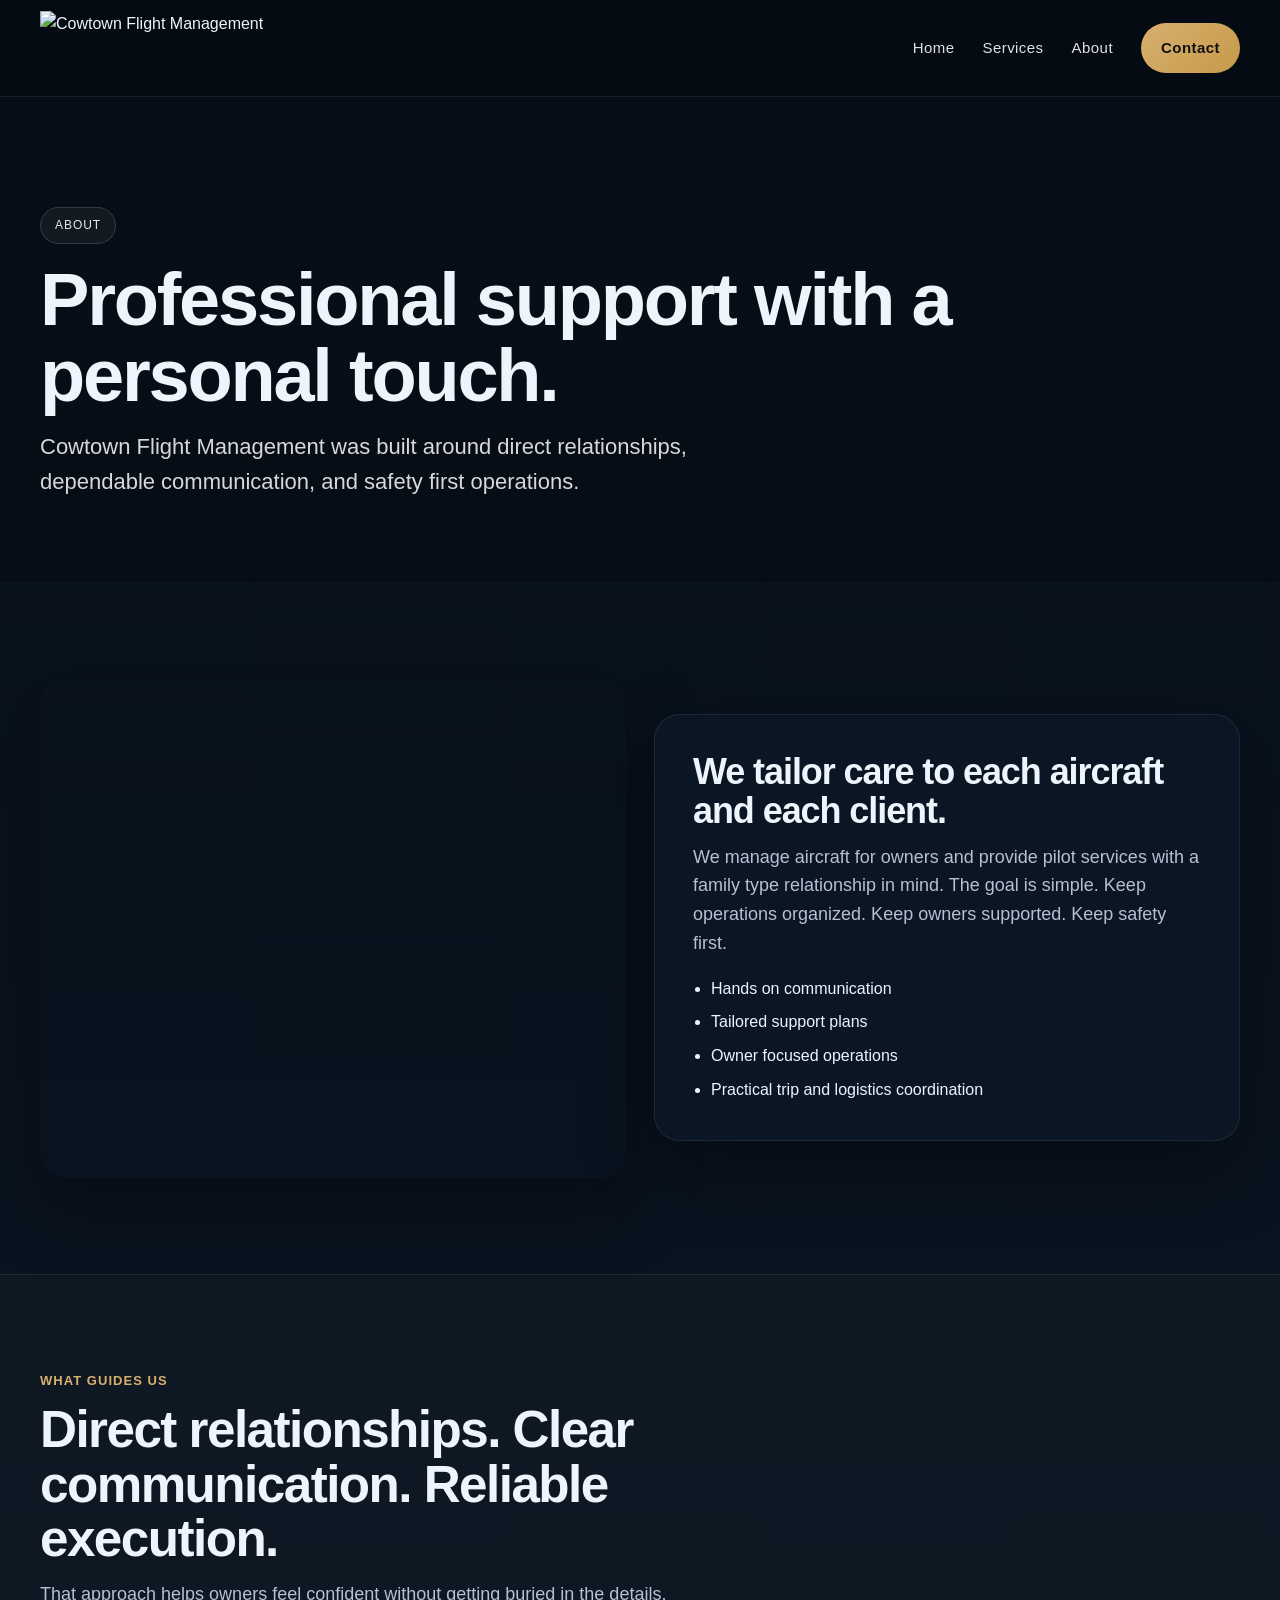
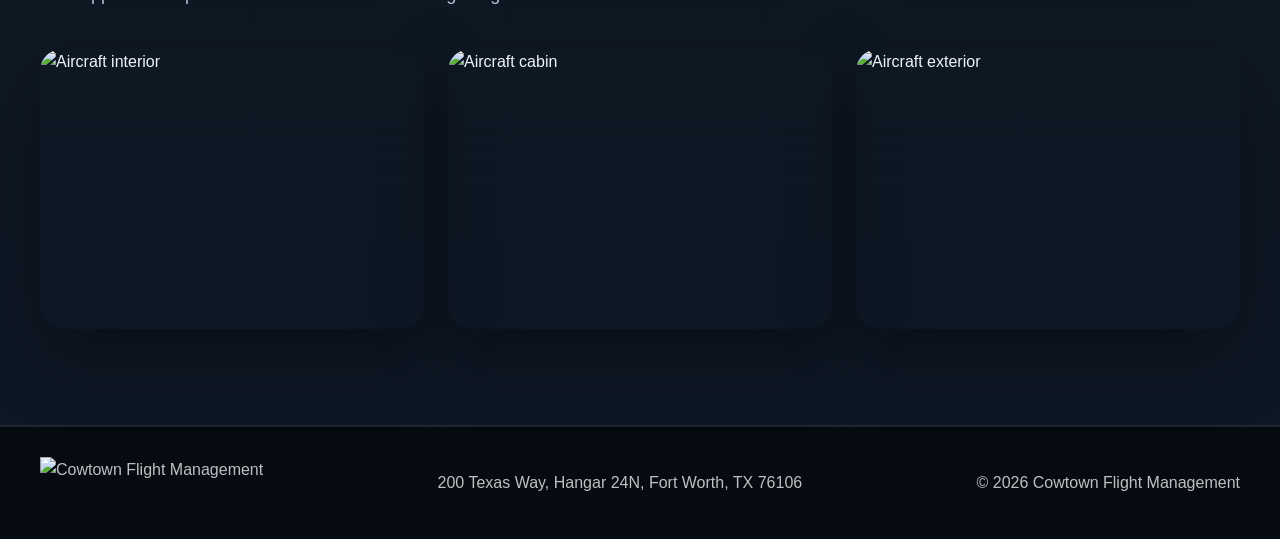
==== about.html @ ceaa1bf1 "Add files via upload" ====
<!DOCTYPE html>
<html lang="en">
<head>
  <meta charset="UTF-8">
  <meta name="viewport" content="width=device-width, initial-scale=1.0">
  <title>About | Cowtown Flight Management</title>
  <meta name="description" content="About Cowtown Flight Management.">
  <link rel="icon" href="favicon.png">
  <link rel="stylesheet" href="styles.css">
</head>
<body>
<header class="site-header">
  <div class="container nav">
    <a class="brand" href="index.html"><img src="images/logo-white.png" alt="Cowtown Flight Management"></a>
    <button class="menu-btn" id="menuBtn" aria-label="Open navigation">☰</button>
    <nav class="nav-links" id="navLinks">
      <a href="index.html">Home</a>
      <a href="services.html">Services</a>
      <a href="about.html">About</a>
      <a href="contact.html" class="nav-cta">Contact</a>
    </nav>
  </div>
</header>
<main>
  <section class="page-hero about-bg">
    <div class="container">
      <div class="kicker">About</div>
      <h1>Professional support with a personal touch.</h1>
      <p>Cowtown Flight Management was built around direct relationships, dependable communication, and safety first operations.</p>
    </div>
  </section>

  <section>
    <div class="container split">
      <div class="photo-panel" style="background-image:url('images/about-hero.jpg')"></div>
      <div class="text-panel">
        <h3>We tailor care to each aircraft and each client.</h3>
        <p>We manage aircraft for owners and provide pilot services with a family type relationship in mind. The goal is simple. Keep operations organized. Keep owners supported. Keep safety first.</p>
        <ul>
          <li>Hands on communication</li>
          <li>Tailored support plans</li>
          <li>Owner focused operations</li>
          <li>Practical trip and logistics coordination</li>
        </ul>
      </div>
    </div>
  </section>

  <section class="band">
    <div class="container">
      <div class="section-head">
        <div class="eyebrow">What Guides Us</div>
        <h2>Direct relationships. Clear communication. Reliable execution.</h2>
        <p>That approach helps owners feel confident without getting buried in the details.</p>
      </div>
      <div class="image-grid">
        <img src="images/gallery-1.jpg" alt="Aircraft interior">
        <img src="images/gallery-2.jpg" alt="Aircraft cabin">
        <img src="images/gallery-3.jpg" alt="Aircraft exterior">
      </div>
    </div>
  </section>
</main>
<footer class="footer">
  <div class="container footer-row">
    <img src="images/logo-white.png" alt="Cowtown Flight Management">
    <div>200 Texas Way, Hangar 24N, Fort Worth, TX 76106</div>
    <div>© 2026 Cowtown Flight Management</div>
  </div>
</footer>
<script src="script.js"></script>
</body></html>
---- styles.css ----
:root {
  --bg: #08111d;
  --surface: #0d1726;
  --surface-2: #122033;
  --line: rgba(255,255,255,0.08);
  --line-strong: rgba(255,255,255,0.14);
  --text: #eef4fb;
  --muted: #b4c1d1;
  --gold: #c79a4a;
  --gold-soft: #d7b06e;
  --blue: #1170df;
  --white: #ffffff;
  --max: 1200px;
  --radius: 24px;
  --shadow: 0 28px 70px rgba(0,0,0,0.35);
}
* { box-sizing: border-box; }
html { scroll-behavior: smooth; }
body {
  margin: 0;
  font-family: Arial, Helvetica, sans-serif;
  background: linear-gradient(180deg, #07101a 0%, #0b1522 100%);
  color: var(--text);
  line-height: 1.6;
}
a { color: inherit; text-decoration: none; }
img { max-width: 100%; display: block; }
.container { width: min(100% - 40px, var(--max)); margin: 0 auto; }
.site-header {
  position: sticky;
  top: 0;
  z-index: 50;
  background: rgba(6, 11, 18, 0.88);
  backdrop-filter: blur(14px);
  border-bottom: 1px solid var(--line);
}
.nav {
  min-height: 96px;
  display: flex;
  align-items: center;
  justify-content: space-between;
  gap: 20px;
}
.brand img {
  height: 74px;
  width: auto;
}
.nav-links {
  display: flex;
  align-items: center;
  gap: 28px;
  color: rgba(255,255,255,0.88);
  font-size: 15px;
  letter-spacing: 0.03em;
}
.nav-links a:hover { color: #fff; }
.nav-cta {
  padding: 13px 20px;
  border-radius: 999px;
  background: linear-gradient(135deg, var(--gold-soft), var(--gold));
  color: #111;
  font-weight: 700;
}
.menu-btn {
  display: none;
  font-size: 28px;
  color: #fff;
  background: transparent;
  border: 0;
}
.hero {
  min-height: 86vh;
  display: flex;
  align-items: center;
  background:
    linear-gradient(rgba(4,9,16,0.58), rgba(4,9,16,0.80)),
    url('images/home-hero.jpg') center/cover no-repeat;
}
.hero-inner {
  display: grid;
  grid-template-columns: 1.15fr 0.85fr;
  gap: 34px;
  align-items: end;
  padding: 86px 0;
}
.kicker {
  display: inline-block;
  padding: 8px 14px;
  border-radius: 999px;
  border: 1px solid rgba(255,255,255,0.14);
  background: rgba(255,255,255,0.05);
  color: rgba(255,255,255,0.9);
  font-size: 12px;
  text-transform: uppercase;
  letter-spacing: 0.08em;
  margin-bottom: 18px;
}
h1, h2, h3 { letter-spacing: -0.03em; }
.hero h1, .page-hero h1 {
  margin: 0 0 16px;
  font-size: clamp(42px, 6vw, 74px);
  line-height: 1.02;
}
.hero p, .page-hero p {
  margin: 0;
  max-width: 720px;
  font-size: clamp(18px, 2vw, 22px);
  color: rgba(255,255,255,0.84);
}
.hero-actions {
  margin-top: 28px;
  display: flex;
  gap: 14px;
  flex-wrap: wrap;
}
.btn {
  display: inline-flex;
  align-items: center;
  justify-content: center;
  min-height: 52px;
  padding: 0 22px;
  border-radius: 999px;
  font-weight: 700;
}
.btn-primary { background: linear-gradient(135deg, var(--gold-soft), var(--gold)); color: #111; }
.btn-secondary { background: rgba(255,255,255,0.08); border: 1px solid var(--line-strong); color: #fff; }
.hero-card, .card, .text-panel, .contact-card, .form-card, .info-box, .thank-you-card {
  background: rgba(13,23,38,0.92);
  border: 1px solid var(--line);
  box-shadow: var(--shadow);
}
.hero-card {
  padding: 30px;
  border-radius: 24px;
}
.hero-card h3 { margin: 0 0 14px; font-size: 20px; }
.hero-card p { margin: 0 0 12px; color: var(--muted); }
.hero-card ul, .card ul, .text-panel ul { margin: 0; padding-left: 18px; }
section { padding: 96px 0; }
.section-head { max-width: 800px; margin-bottom: 40px; }
.section-head .eyebrow {
  color: var(--gold-soft);
  text-transform: uppercase;
  font-size: 13px;
  letter-spacing: 0.08em;
  font-weight: 700;
  margin-bottom: 12px;
}
.section-head h2 {
  margin: 0 0 14px;
  font-size: clamp(32px, 4vw, 52px);
  line-height: 1.06;
}
.section-head p { margin: 0; color: var(--muted); font-size: 18px; }
.cards-2, .contact-grid, .image-grid, .info-grid { display: grid; gap: 24px; }
.cards-2 { grid-template-columns: repeat(2, 1fr); }
.card {
  overflow: hidden;
  border-radius: var(--radius);
}
.card-body { padding: 30px; }
.card h3 { margin: 0 0 12px; font-size: 30px; }
.card p { margin: 0 0 18px; color: var(--muted); }
.card li + li, .hero-card li + li, .text-panel li + li { margin-top: 8px; }
.service-media {
  height: 290px;
  background-size: cover;
  background-position: center;
}
.band {
  background: linear-gradient(180deg, rgba(255,255,255,0.02), rgba(255,255,255,0.01));
  border-top: 1px solid var(--line);
  border-bottom: 1px solid var(--line);
}
.split {
  display: grid;
  grid-template-columns: 1fr 1fr;
  gap: 28px;
  align-items: center;
}
.photo-panel {
  min-height: 500px;
  border-radius: 26px;
  background-size: cover;
  background-position: center;
  box-shadow: var(--shadow);
  overflow: hidden;
}
.text-panel {
  padding: 38px;
  border-radius: 26px;
}
.text-panel h3 { margin: 0 0 12px; font-size: 36px; line-height: 1.08; }
.text-panel p { margin: 0 0 18px; color: var(--muted); font-size: 18px; }
.info-strip {
  background: linear-gradient(135deg, rgba(16,28,43,0.98), rgba(10,19,31,0.98));
}
.info-grid { grid-template-columns: repeat(3, 1fr); }
.info-box {
  padding: 30px;
  border-radius: 22px;
}
.info-box h3 { margin: 0 0 10px; font-size: 24px; }
.info-box p { margin: 0; color: var(--muted); }
.page-hero {
  position: relative;
  padding: 110px 0 82px;
  background:
    linear-gradient(rgba(6,12,20,0.62), rgba(6,12,20,0.80)),
    url('images/services-hero.jpg') center/cover no-repeat;
}
.page-hero.about-bg {
  background:
    linear-gradient(rgba(6,12,20,0.60), rgba(6,12,20,0.82)),
    url('images/about-hero.jpg') center/cover no-repeat;
}
.page-hero.contact-bg {
  background:
    linear-gradient(rgba(6,12,20,0.62), rgba(6,12,20,0.82)),
    url('images/contact-hero.jpg') center/cover no-repeat;
}
.image-grid { grid-template-columns: repeat(3, 1fr); }
.image-grid img {
  width: 100%;
  height: 280px;
  object-fit: cover;
  border-radius: 22px;
  box-shadow: var(--shadow);
}
.contact-grid { grid-template-columns: 0.92fr 1.08fr; }
.contact-card, .form-card {
  border-radius: 26px;
  overflow: hidden;
}
.contact-card {
  min-height: 560px;
  padding: 34px;
  display: flex;
  flex-direction: column;
  justify-content: end;
  background:
    linear-gradient(rgba(6,12,20,0.52), rgba(6,12,20,0.82)),
    url('images/contact-hero.jpg') center/cover no-repeat;
}
.contact-card h3 { margin: 0 0 18px; font-size: 36px; line-height: 1.08; }
.contact-list { display: grid; gap: 14px; }
.contact-item {
  padding: 16px 18px;
  border-radius: 16px;
  background: rgba(255,255,255,0.06);
  border: 1px solid rgba(255,255,255,0.12);
}
.contact-item strong {
  display: block;
  margin-bottom: 6px;
  text-transform: uppercase;
  letter-spacing: 0.08em;
  font-size: 13px;
}
.form-card { padding: 32px; }
.form-card h3 { margin: 0 0 10px; font-size: 34px; }
.form-card p { margin: 0 0 18px; color: var(--muted); }
.form-grid {
  display: grid;
  grid-template-columns: 1fr 1fr;
  gap: 16px;
}
.field { display: grid; gap: 8px; }
.field.full { grid-column: 1 / -1; }
label { font-size: 14px; font-weight: 700; }
input, textarea {
  width: 100%;
  padding: 14px 16px;
  border-radius: 14px;
  border: 1px solid rgba(255,255,255,0.12);
  background: rgba(255,255,255,0.04);
  color: var(--text);
  font: inherit;
}
textarea { min-height: 150px; resize: vertical; }
input::placeholder, textarea::placeholder { color: #8fa0b5; }
.hidden-field { display:none; }
.footer {
  background: #060b12;
  color: rgba(255,255,255,0.74);
  padding: 30px 0;
  border-top: 1px solid var(--line);
}
.footer-row {
  display: flex;
  align-items: center;
  justify-content: space-between;
  gap: 22px;
  flex-wrap: wrap;
}
.footer img { height: 52px; width: auto; }
.thank-you {
  min-height: 100vh;
  display: flex;
  align-items: center;
  justify-content: center;
  text-align: center;
  background:
    linear-gradient(rgba(6,12,20,0.46), rgba(6,12,20,0.66)),
    url('images/thank-you-bg.jpg') center/cover no-repeat;
}
.thank-you-card {
  width: min(100% - 40px, 720px);
  padding: 50px 38px;
  border-radius: 30px;
}
.thank-you h1 { margin: 0 0 14px; font-size: clamp(38px, 6vw, 64px); }
.thank-you p { margin: 0 0 24px; color: rgba(255,255,255,0.86); font-size: 19px; }
@media (max-width: 980px) {
  .hero-inner, .cards-2, .split, .contact-grid, .info-grid, .image-grid { grid-template-columns: 1fr; }
  .hero { min-height: auto; }
}
@media (max-width: 760px) {
  .nav { min-height: 86px; }
  .brand img { height: 56px; }
  .nav-links {
    display: none;
    position: absolute;
    top: 86px;
    left: 20px;
    right: 20px;
    padding: 18px;
    border-radius: 20px;
    background: rgba(7,12,20,0.98);
    border: 1px solid var(--line);
    flex-direction: column;
    align-items: flex-start;
  }
  .nav-links.open { display: flex; }
  .menu-btn { display: block; }
  .form-grid { grid-template-columns: 1fr; }
  .hero-inner { padding: 68px 0; }
  section { padding: 76px 0; }
  .contact-card, .form-card, .text-panel, .hero-card { padding: 24px; }
  .page-hero { padding: 92px 0 68px; }
}
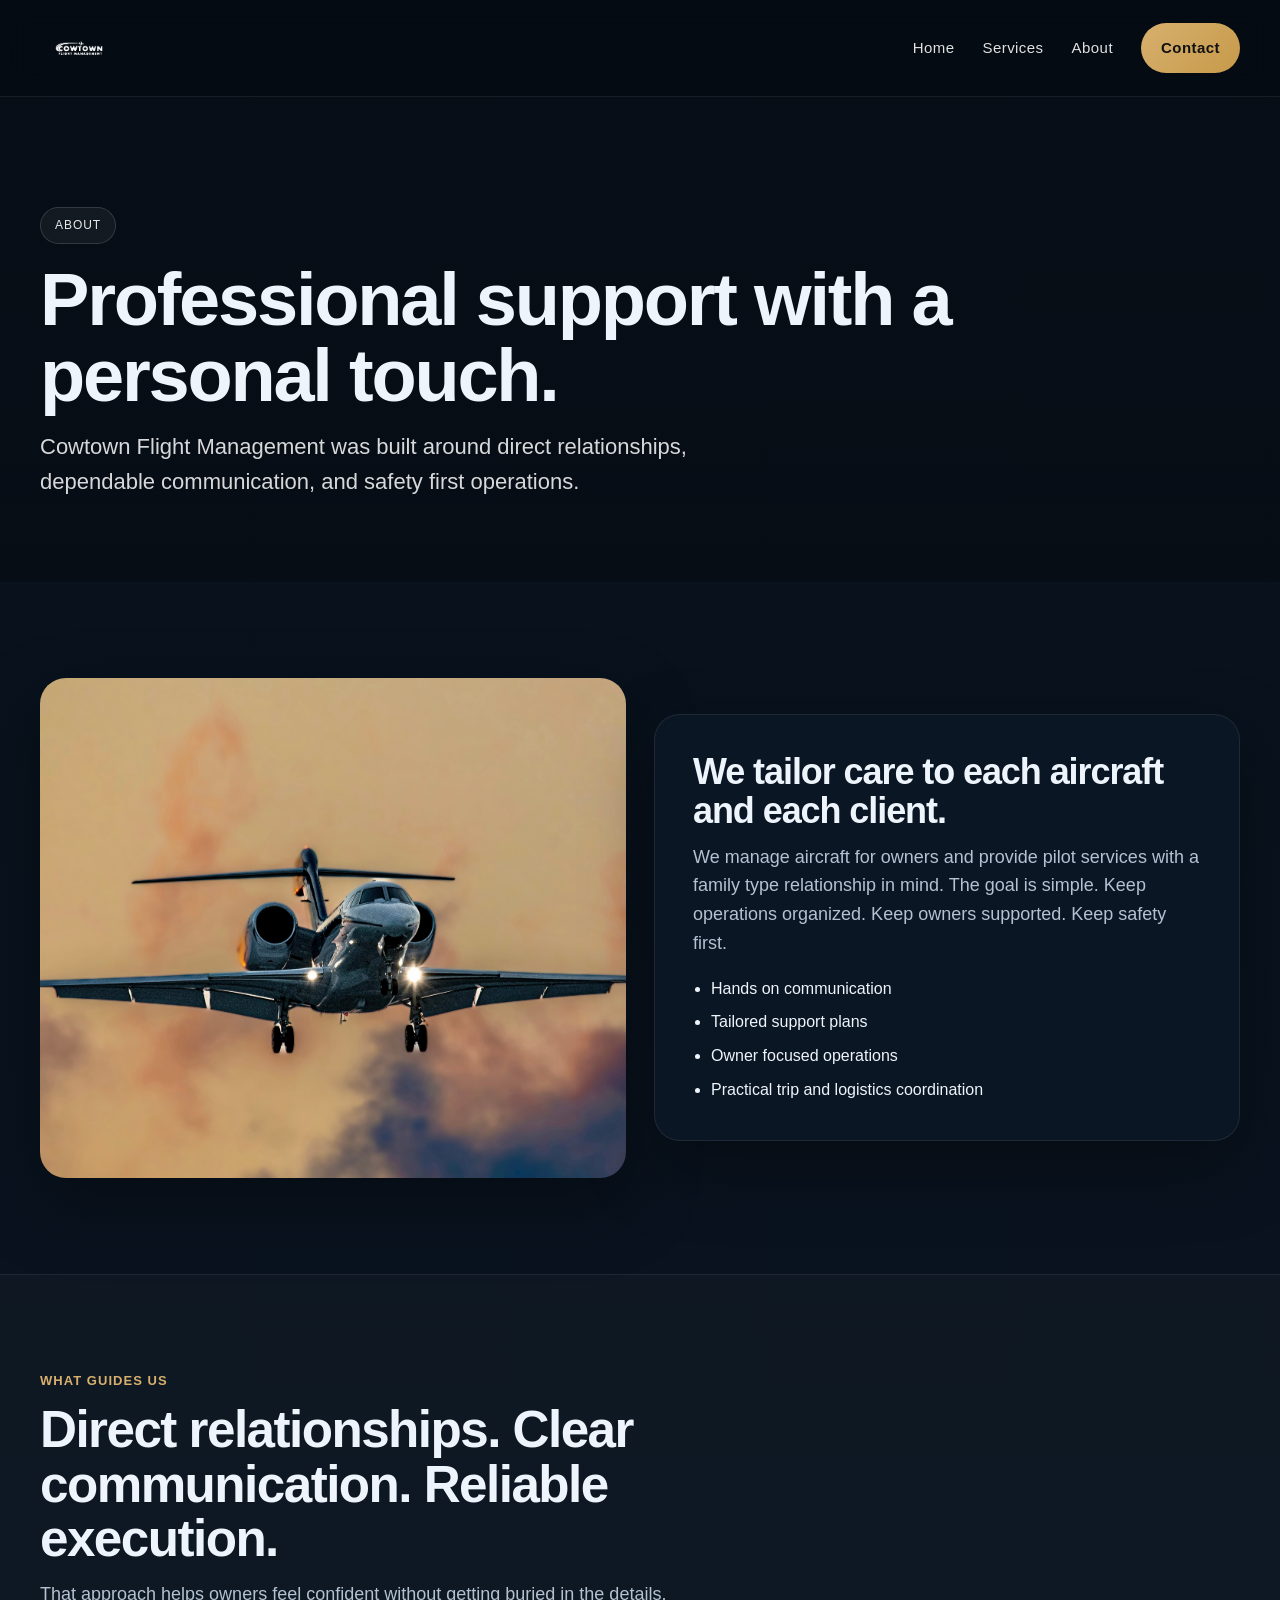
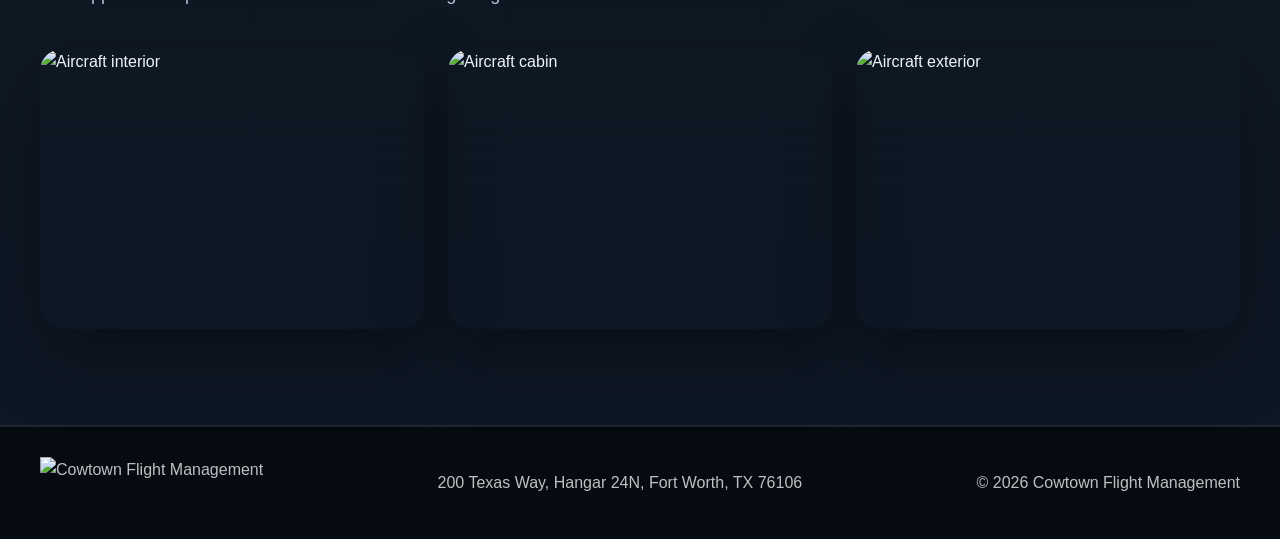
==== commit d86fb128: "Fix image source paths in about.html" ====
--- a/about.html
+++ b/about.html
@@ -11,7 +11,7 @@
 <body>
 <header class="site-header">
   <div class="container nav">
-    <a class="brand" href="index.html"><img src="images/logo-white.png" alt="Cowtown Flight Management"></a>
+    <a class="brand" href="index.html"><img src="logo-white.png" alt="Cowtown Flight Management"></a>
     <button class="menu-btn" id="menuBtn" aria-label="Open navigation">☰</button>
     <nav class="nav-links" id="navLinks">
       <a href="index.html">Home</a>
@@ -32,7 +32,7 @@
 
   <section>
     <div class="container split">
-      <div class="photo-panel" style="background-image:url('images/about-hero.jpg')"></div>
+      <div class="photo-panel" style="background-image:url('about-hero.jpg')"></div>
       <div class="text-panel">
         <h3>We tailor care to each aircraft and each client.</h3>
         <p>We manage aircraft for owners and provide pilot services with a family type relationship in mind. The goal is simple. Keep operations organized. Keep owners supported. Keep safety first.</p>
@@ -69,4 +69,4 @@
   </div>
 </footer>
 <script src="script.js"></script>
-</body></html>+</body></html>
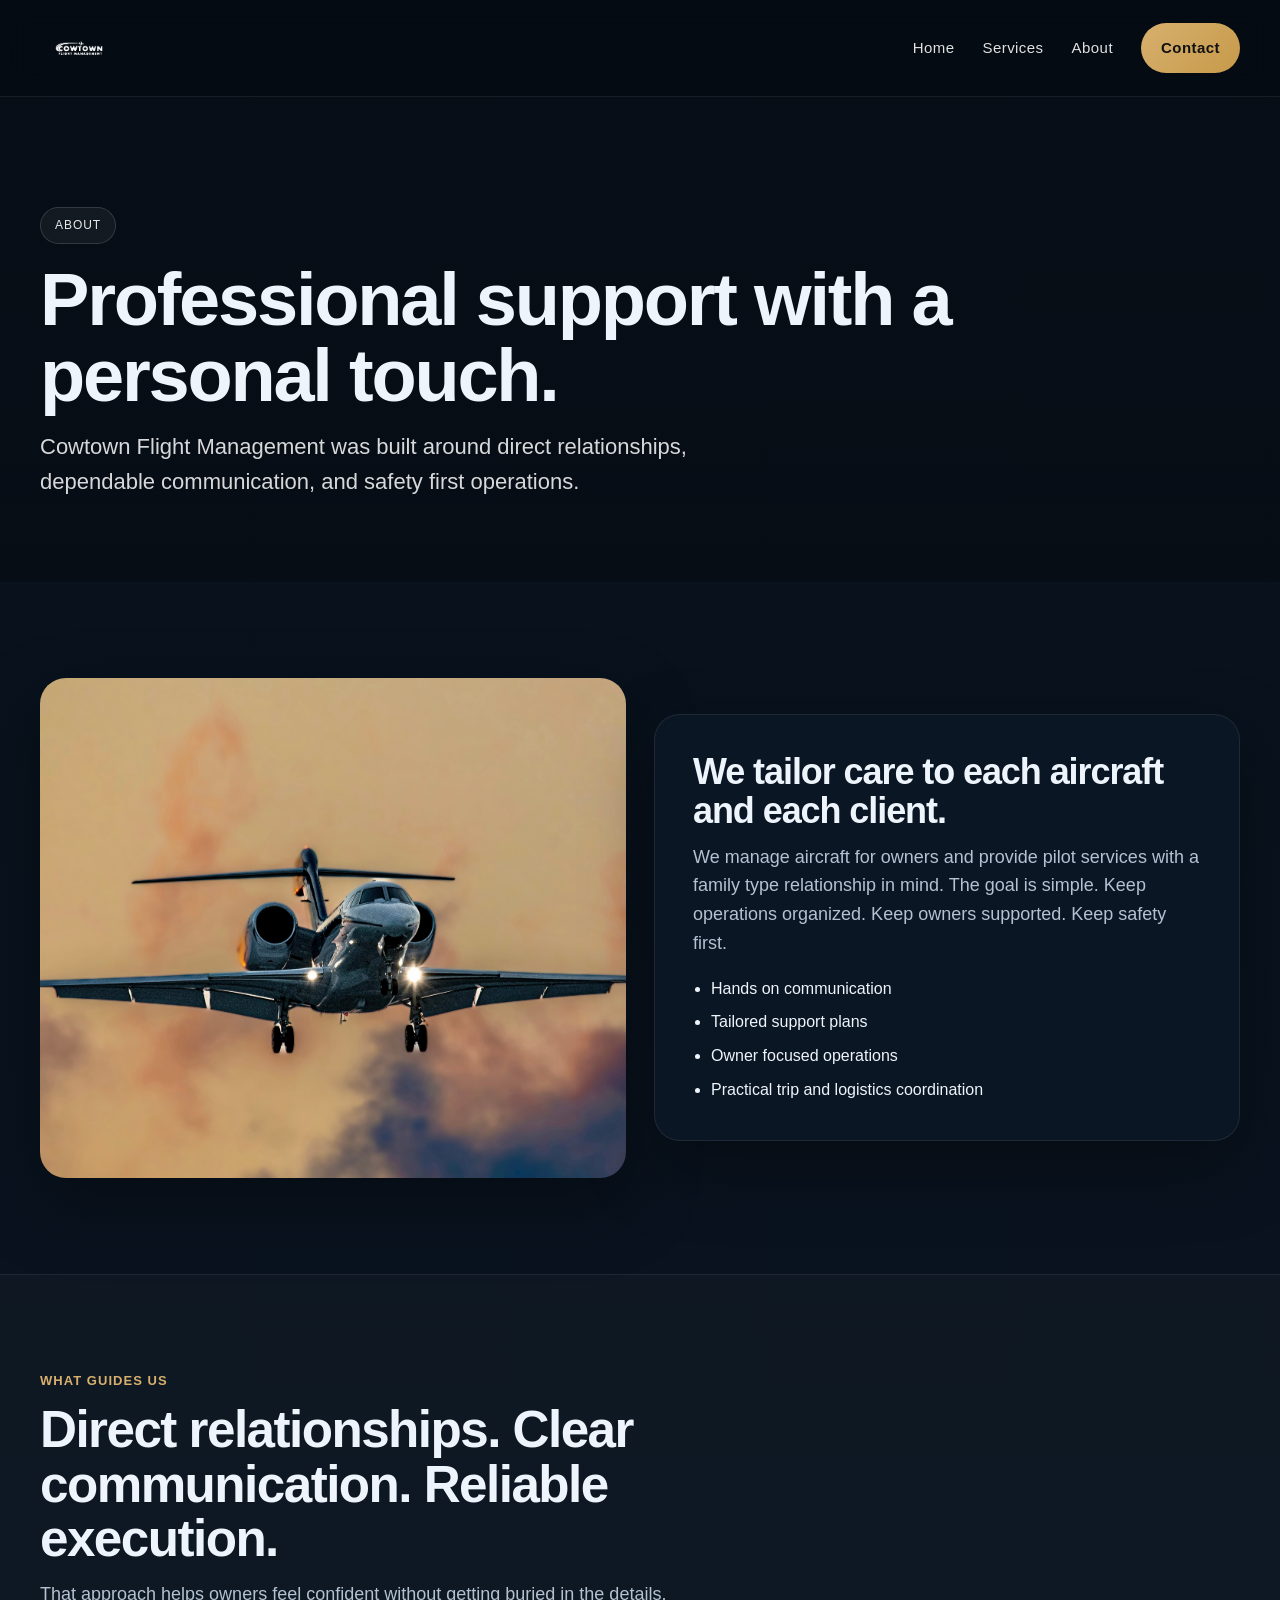
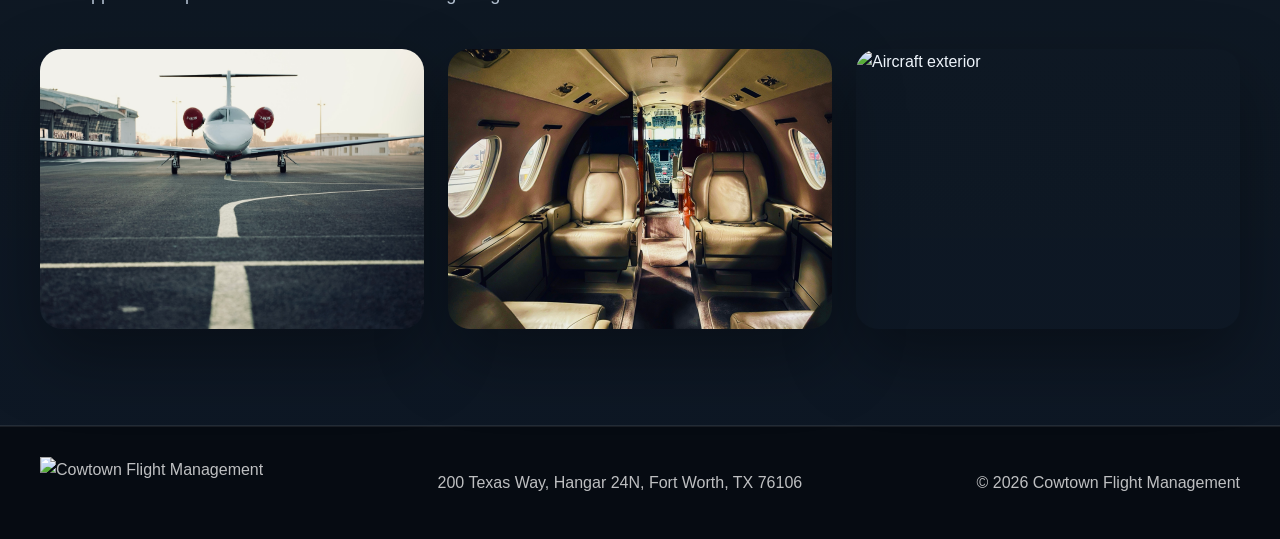
==== commit ffa203ed: "Update about.html" ====
--- a/about.html
+++ b/about.html
@@ -54,9 +54,9 @@
         <p>That approach helps owners feel confident without getting buried in the details.</p>
       </div>
       <div class="image-grid">
-        <img src="images/gallery-1.jpg" alt="Aircraft interior">
-        <img src="images/gallery-2.jpg" alt="Aircraft cabin">
-        <img src="images/gallery-3.jpg" alt="Aircraft exterior">
+        <img src="gallery-1.jpg" alt="Aircraft interior">
+        <img src="gallery-2.jpg" alt="Aircraft cabin">
+        <img src="gallery-3.jpg" alt="Aircraft exterior">
       </div>
     </div>
   </section>
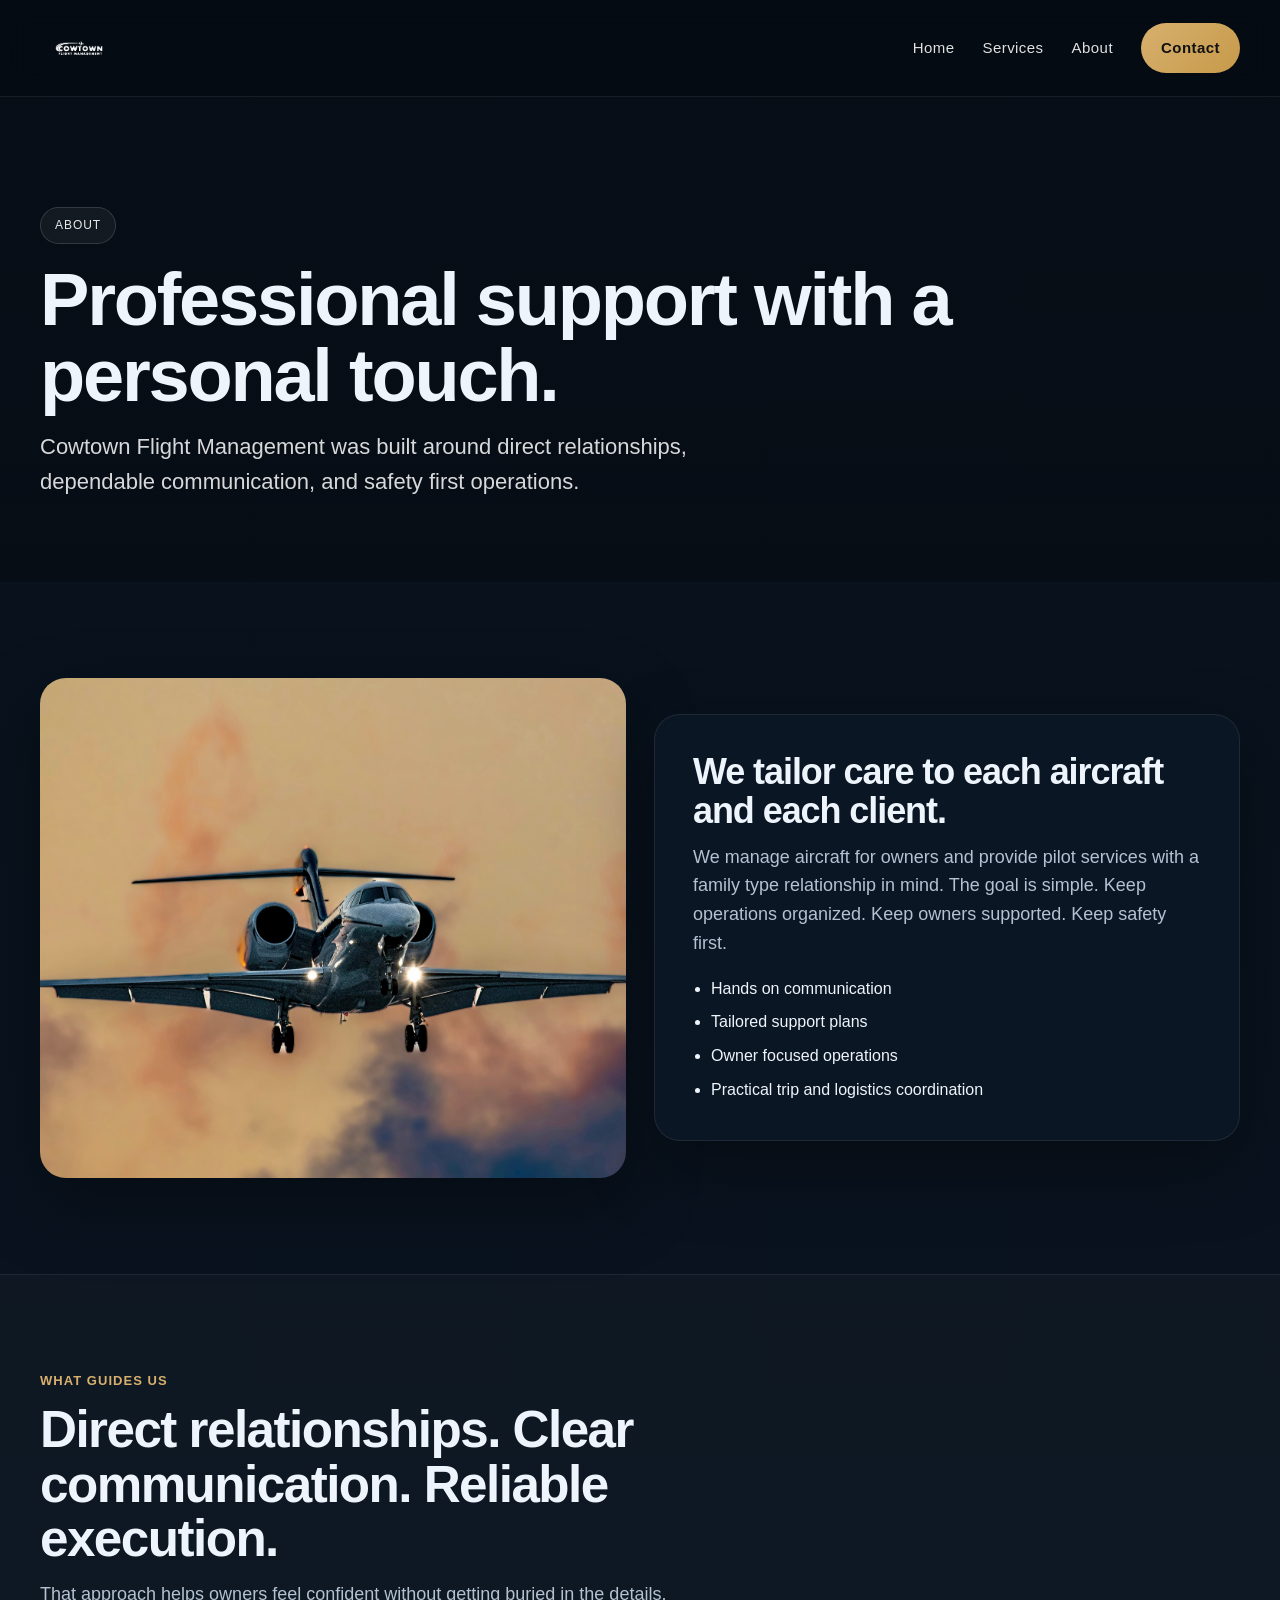
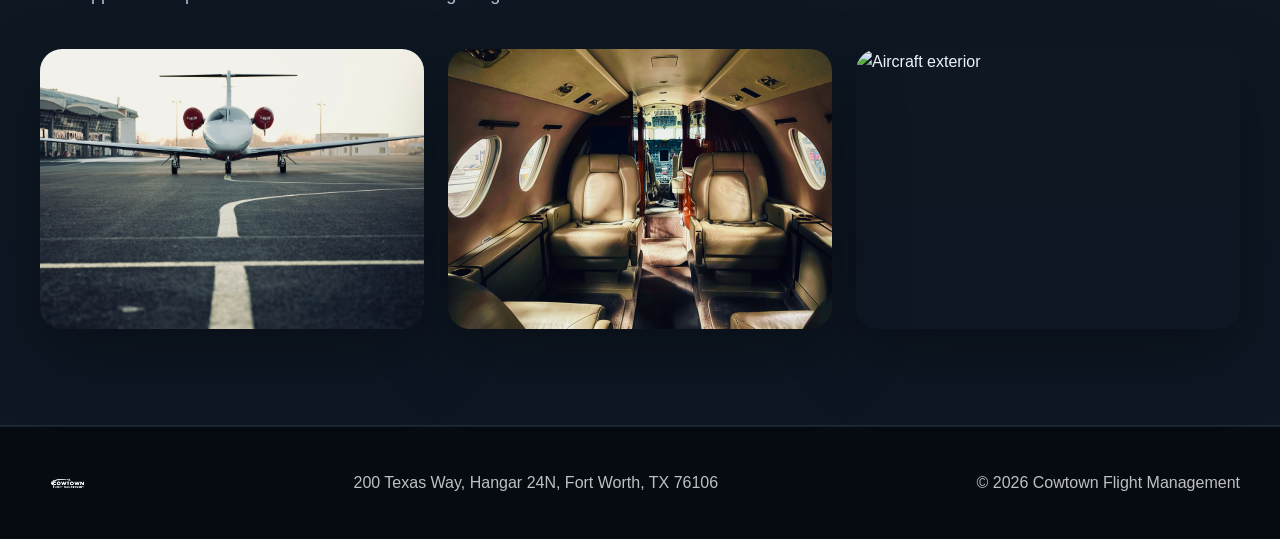
==== commit 40cdb138: "Update about.html" ====
--- a/about.html
+++ b/about.html
@@ -63,7 +63,7 @@
 </main>
 <footer class="footer">
   <div class="container footer-row">
-    <img src="images/logo-white.png" alt="Cowtown Flight Management">
+    <img src="logo-white.png" alt="Cowtown Flight Management">
     <div>200 Texas Way, Hangar 24N, Fort Worth, TX 76106</div>
     <div>© 2026 Cowtown Flight Management</div>
   </div>
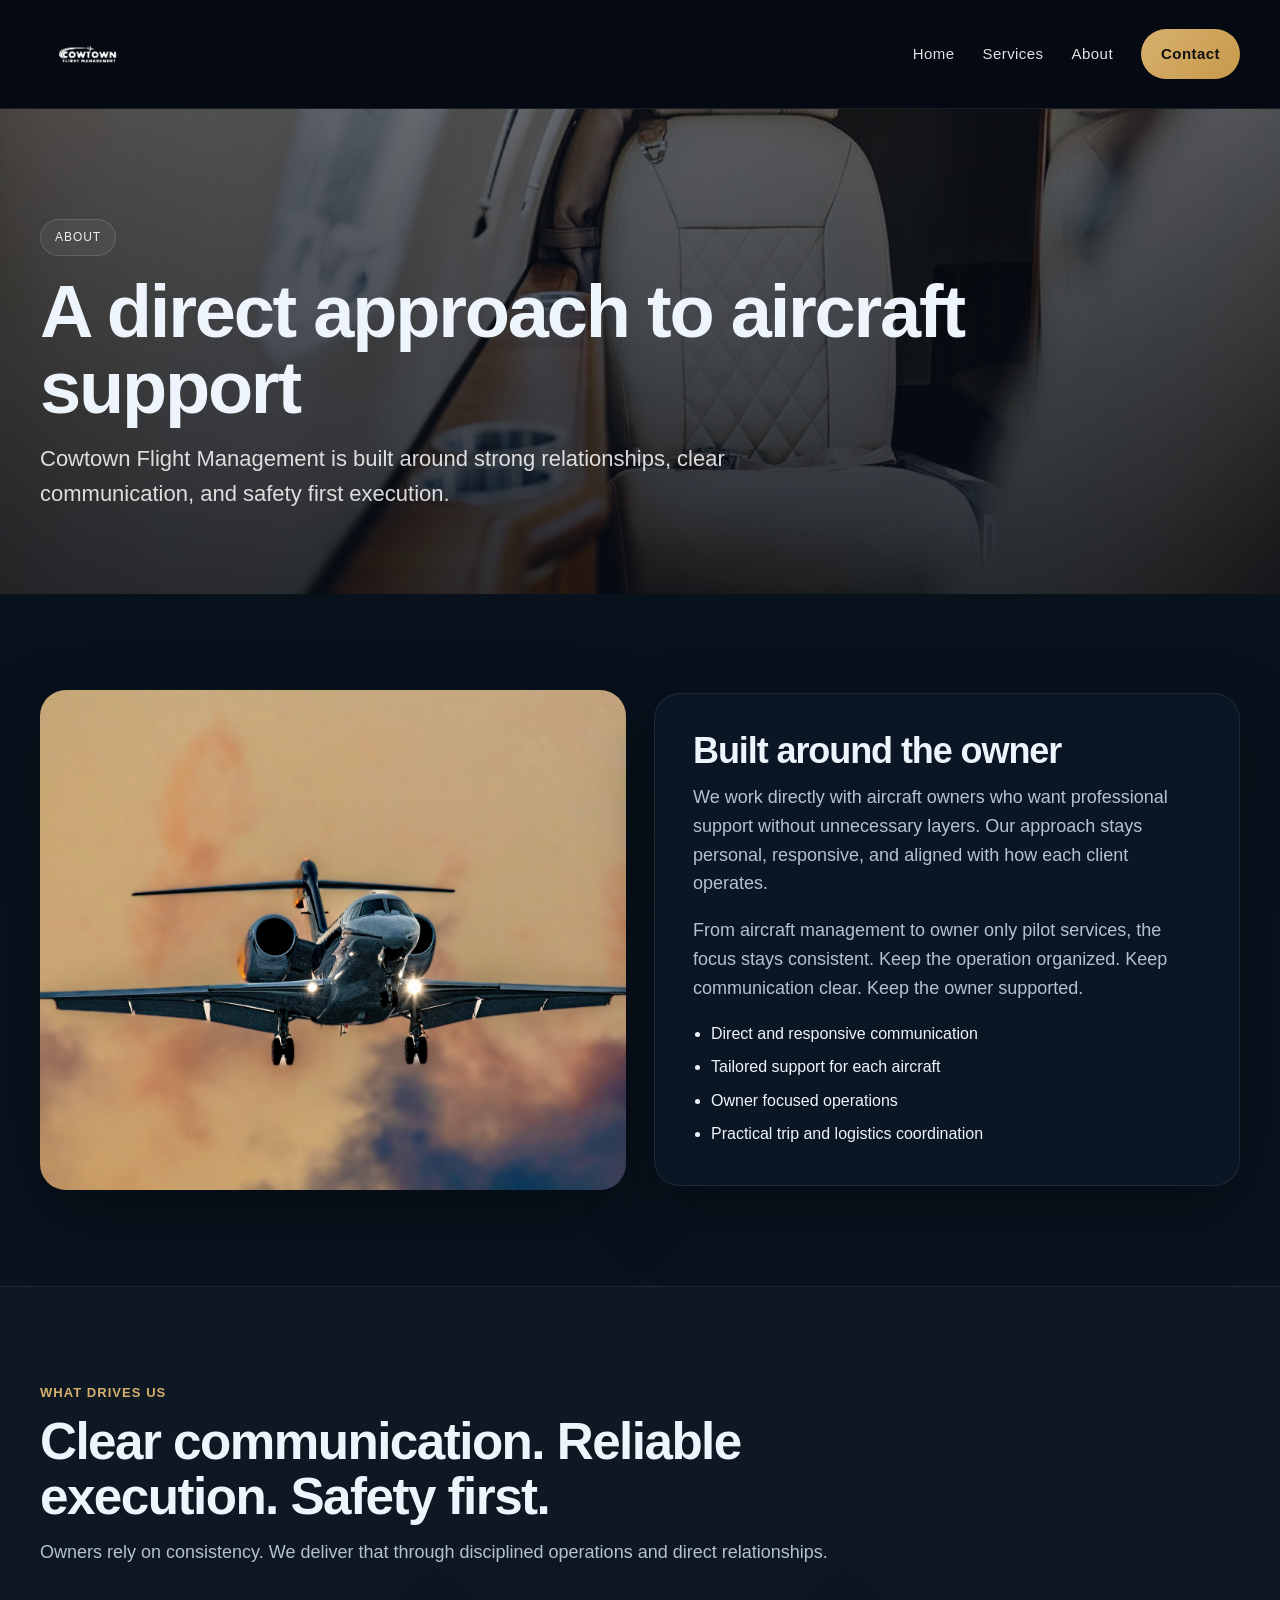
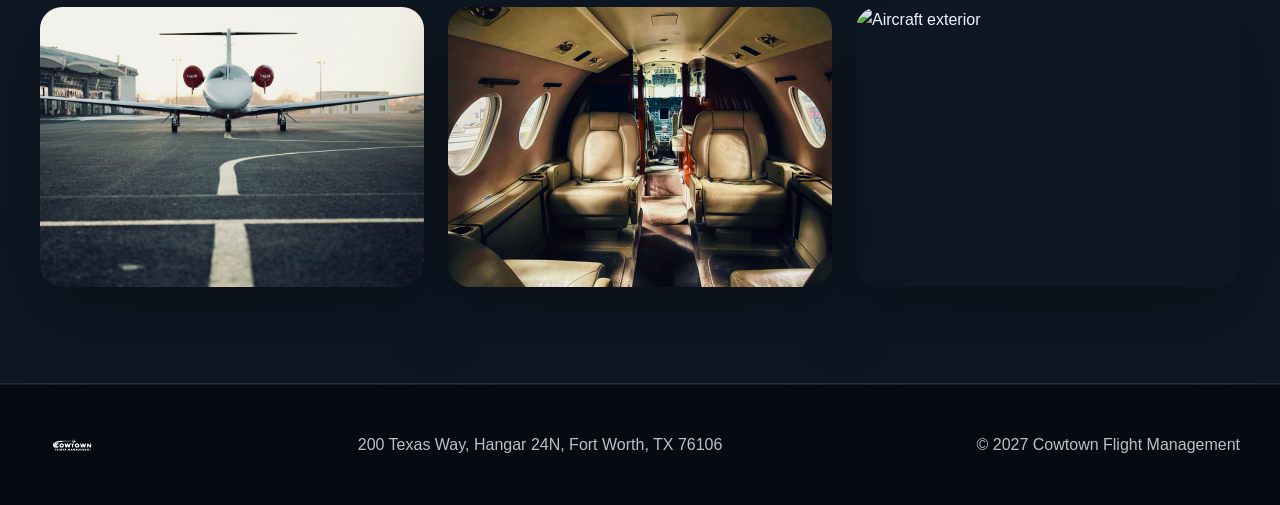
==== commit 22047df9: "Update about.html" ====
--- a/about.html
+++ b/about.html
@@ -9,6 +9,7 @@
   <link rel="stylesheet" href="styles.css">
 </head>
 <body>
+
 <header class="site-header">
   <div class="container nav">
     <a class="brand" href="index.html"><img src="logo-white.png" alt="Cowtown Flight Management"></a>
@@ -21,24 +22,29 @@
     </nav>
   </div>
 </header>
+
 <main>
   <section class="page-hero about-bg">
     <div class="container">
       <div class="kicker">About</div>
-      <h1>Professional support with a personal touch.</h1>
-      <p>Cowtown Flight Management was built around direct relationships, dependable communication, and safety first operations.</p>
+      <h1>A direct approach to aircraft support</h1>
+      <p>Cowtown Flight Management is built around strong relationships, clear communication, and safety first execution.</p>
     </div>
   </section>
 
   <section>
     <div class="container split">
       <div class="photo-panel" style="background-image:url('about-hero.jpg')"></div>
+
       <div class="text-panel">
-        <h3>We tailor care to each aircraft and each client.</h3>
-        <p>We manage aircraft for owners and provide pilot services with a family type relationship in mind. The goal is simple. Keep operations organized. Keep owners supported. Keep safety first.</p>
+        <h3>Built around the owner</h3>
+        <p>We work directly with aircraft owners who want professional support without unnecessary layers. Our approach stays personal, responsive, and aligned with how each client operates.</p>
+
+        <p>From aircraft management to owner only pilot services, the focus stays consistent. Keep the operation organized. Keep communication clear. Keep the owner supported.</p>
+
         <ul>
-          <li>Hands on communication</li>
-          <li>Tailored support plans</li>
+          <li>Direct and responsive communication</li>
+          <li>Tailored support for each aircraft</li>
           <li>Owner focused operations</li>
           <li>Practical trip and logistics coordination</li>
         </ul>
@@ -49,10 +55,11 @@
   <section class="band">
     <div class="container">
       <div class="section-head">
-        <div class="eyebrow">What Guides Us</div>
-        <h2>Direct relationships. Clear communication. Reliable execution.</h2>
-        <p>That approach helps owners feel confident without getting buried in the details.</p>
+        <div class="eyebrow">What Drives Us</div>
+        <h2>Clear communication. Reliable execution. Safety first.</h2>
+        <p>Owners rely on consistency. We deliver that through disciplined operations and direct relationships.</p>
       </div>
+
       <div class="image-grid">
         <img src="gallery-1.jpg" alt="Aircraft interior">
         <img src="gallery-2.jpg" alt="Aircraft cabin">
@@ -61,12 +68,15 @@
     </div>
   </section>
 </main>
+
 <footer class="footer">
   <div class="container footer-row">
     <img src="logo-white.png" alt="Cowtown Flight Management">
     <div>200 Texas Way, Hangar 24N, Fort Worth, TX 76106</div>
-    <div>© 2026 Cowtown Flight Management</div>
+    <div>© 2027 Cowtown Flight Management</div>
   </div>
 </footer>
+
 <script src="script.js"></script>
-</body></html>
+</body>
+</html>
--- a/styles.css
+++ b/styles.css
@@ -1,10 +1,9 @@
-
 :root {
   --bg: #08111d;
-  --surface: #0d1726;
-  --surface-2: #122033;
-  --line: rgba(255,255,255,0.08);
-  --line-strong: rgba(255,255,255,0.14);
+  --surface: rgba(13, 23, 38, 0.94);
+  --surface-2: rgba(18, 32, 51, 0.92);
+  --line: rgba(255, 255, 255, 0.08);
+  --line-strong: rgba(255, 255, 255, 0.14);
   --text: #eef4fb;
   --muted: #b4c1d1;
   --gold: #c79a4a;
@@ -13,10 +12,17 @@
   --white: #ffffff;
   --max: 1200px;
   --radius: 24px;
-  --shadow: 0 28px 70px rgba(0,0,0,0.35);
-}
-* { box-sizing: border-box; }
-html { scroll-behavior: smooth; }
+  --shadow: 0 28px 70px rgba(0, 0, 0, 0.35);
+}
+
+* {
+  box-sizing: border-box;
+}
+
+html {
+  scroll-behavior: smooth;
+}
+
 body {
   margin: 0;
   font-family: Arial, Helvetica, sans-serif;
@@ -24,59 +30,82 @@
   color: var(--text);
   line-height: 1.6;
 }
-a { color: inherit; text-decoration: none; }
-img { max-width: 100%; display: block; }
-.container { width: min(100% - 40px, var(--max)); margin: 0 auto; }
+
+a {
+  color: inherit;
+  text-decoration: none;
+}
+
+img {
+  max-width: 100%;
+  display: block;
+}
+
+.container {
+  width: min(100% - 40px, var(--max));
+  margin: 0 auto;
+}
+
 .site-header {
   position: sticky;
   top: 0;
   z-index: 50;
-  background: rgba(6, 11, 18, 0.88);
+  background: rgba(6, 11, 18, 0.9);
   backdrop-filter: blur(14px);
   border-bottom: 1px solid var(--line);
 }
+
 .nav {
-  min-height: 96px;
+  min-height: 108px;
   display: flex;
   align-items: center;
   justify-content: space-between;
   gap: 20px;
 }
+
 .brand img {
-  height: 74px;
+  height: 90px;
   width: auto;
 }
+
 .nav-links {
   display: flex;
   align-items: center;
   gap: 28px;
-  color: rgba(255,255,255,0.88);
+  color: rgba(255, 255, 255, 0.88);
   font-size: 15px;
   letter-spacing: 0.03em;
 }
-.nav-links a:hover { color: #fff; }
+
+.nav-links a:hover {
+  color: #ffffff;
+}
+
 .nav-cta {
   padding: 13px 20px;
   border-radius: 999px;
   background: linear-gradient(135deg, var(--gold-soft), var(--gold));
-  color: #111;
+  color: #111111;
   font-weight: 700;
 }
+
 .menu-btn {
   display: none;
   font-size: 28px;
-  color: #fff;
+  color: #ffffff;
   background: transparent;
   border: 0;
 }
+
 .hero {
   min-height: 86vh;
   display: flex;
   align-items: center;
   background:
-    linear-gradient(rgba(4,9,16,0.58), rgba(4,9,16,0.80)),
-    url('images/home-hero.jpg') center/cover no-repeat;
-}
+    linear-gradient(rgba(4, 9, 16, 0.58), rgba(4, 9, 16, 0.8)),
+    url('home-hero.jpg') center center / cover no-repeat;
+}
+
 .hero-inner {
   display: grid;
   grid-template-columns: 1.15fr 0.85fr;
@@ -84,36 +113,48 @@
   align-items: end;
   padding: 86px 0;
 }
+
 .kicker {
   display: inline-block;
   padding: 8px 14px;
   border-radius: 999px;
-  border: 1px solid rgba(255,255,255,0.14);
-  background: rgba(255,255,255,0.05);
-  color: rgba(255,255,255,0.9);
+  border: 1px solid rgba(255, 255, 255, 0.14);
+  background: rgba(255, 255, 255, 0.05);
+  color: rgba(255, 255, 255, 0.9);
   font-size: 12px;
   text-transform: uppercase;
   letter-spacing: 0.08em;
   margin-bottom: 18px;
 }
-h1, h2, h3 { letter-spacing: -0.03em; }
-.hero h1, .page-hero h1 {
+
+h1,
+h2,
+h3 {
+  letter-spacing: -0.03em;
+}
+
+.hero h1,
+.page-hero h1 {
   margin: 0 0 16px;
   font-size: clamp(42px, 6vw, 74px);
   line-height: 1.02;
 }
-.hero p, .page-hero p {
+
+.hero p,
+.page-hero p {
   margin: 0;
   max-width: 720px;
   font-size: clamp(18px, 2vw, 22px);
-  color: rgba(255,255,255,0.84);
-}
+  color: rgba(255, 255, 255, 0.84);
+}
+
 .hero-actions {
   margin-top: 28px;
   display: flex;
   gap: 14px;
   flex-wrap: wrap;
 }
+
 .btn {
   display: inline-flex;
   align-items: center;
@@ -123,22 +164,61 @@
   border-radius: 999px;
   font-weight: 700;
 }
-.btn-primary { background: linear-gradient(135deg, var(--gold-soft), var(--gold)); color: #111; }
-.btn-secondary { background: rgba(255,255,255,0.08); border: 1px solid var(--line-strong); color: #fff; }
-.hero-card, .card, .text-panel, .contact-card, .form-card, .info-box, .thank-you-card {
-  background: rgba(13,23,38,0.92);
+
+.btn-primary {
+  background: linear-gradient(135deg, var(--gold-soft), var(--gold));
+  color: #111111;
+}
+
+.btn-secondary {
+  background: rgba(255, 255, 255, 0.08);
+  border: 1px solid var(--line-strong);
+  color: #ffffff;
+}
+
+.hero-card,
+.card,
+.text-panel,
+.contact-card,
+.form-card,
+.info-box,
+.thank-you-card {
+  background: rgba(13, 23, 38, 0.92);
   border: 1px solid var(--line);
   box-shadow: var(--shadow);
 }
+
 .hero-card {
   padding: 30px;
   border-radius: 24px;
 }
-.hero-card h3 { margin: 0 0 14px; font-size: 20px; }
-.hero-card p { margin: 0 0 12px; color: var(--muted); }
-.hero-card ul, .card ul, .text-panel ul { margin: 0; padding-left: 18px; }
-section { padding: 96px 0; }
-.section-head { max-width: 800px; margin-bottom: 40px; }
+
+.hero-card h3 {
+  margin: 0 0 14px;
+  font-size: 20px;
+}
+
+.hero-card p {
+  margin: 0 0 12px;
+  color: var(--muted);
+}
+
+.hero-card ul,
+.card ul,
+.text-panel ul {
+  margin: 0;
+  padding-left: 18px;
+}
+
+section {
+  padding: 96px 0;
+}
+
+.section-head {
+  max-width: 800px;
+  margin-bottom: 40px;
+}
+
 .section-head .eyebrow {
   color: var(--gold-soft);
   text-transform: uppercase;
@@ -147,38 +227,75 @@
   font-weight: 700;
   margin-bottom: 12px;
 }
+
 .section-head h2 {
   margin: 0 0 14px;
   font-size: clamp(32px, 4vw, 52px);
   line-height: 1.06;
 }
-.section-head p { margin: 0; color: var(--muted); font-size: 18px; }
-.cards-2, .contact-grid, .image-grid, .info-grid { display: grid; gap: 24px; }
-.cards-2 { grid-template-columns: repeat(2, 1fr); }
+
+.section-head p {
+  margin: 0;
+  color: var(--muted);
+  font-size: 18px;
+}
+
+.cards-2,
+.contact-grid,
+.image-grid,
+.info-grid {
+  display: grid;
+  gap: 24px;
+}
+
+.cards-2 {
+  grid-template-columns: repeat(2, 1fr);
+}
+
 .card {
   overflow: hidden;
   border-radius: var(--radius);
 }
-.card-body { padding: 30px; }
-.card h3 { margin: 0 0 12px; font-size: 30px; }
-.card p { margin: 0 0 18px; color: var(--muted); }
-.card li + li, .hero-card li + li, .text-panel li + li { margin-top: 8px; }
+
+.card-body {
+  padding: 30px;
+}
+
+.card h3 {
+  margin: 0 0 12px;
+  font-size: 30px;
+}
+
+.card p {
+  margin: 0 0 18px;
+  color: var(--muted);
+}
+
+.card li + li,
+.hero-card li + li,
+.text-panel li + li {
+  margin-top: 8px;
+}
+
 .service-media {
   height: 290px;
   background-size: cover;
   background-position: center;
 }
+
 .band {
-  background: linear-gradient(180deg, rgba(255,255,255,0.02), rgba(255,255,255,0.01));
+  background: linear-gradient(180deg, rgba(255, 255, 255, 0.02), rgba(255, 255, 255, 0.01));
   border-top: 1px solid var(--line);
   border-bottom: 1px solid var(--line);
 }
+
 .split {
   display: grid;
   grid-template-columns: 1fr 1fr;
   gap: 28px;
   align-items: center;
 }
+
 .photo-panel {
   min-height: 500px;
   border-radius: 26px;
@@ -187,40 +304,71 @@
   box-shadow: var(--shadow);
   overflow: hidden;
 }
+
 .text-panel {
   padding: 38px;
   border-radius: 26px;
 }
-.text-panel h3 { margin: 0 0 12px; font-size: 36px; line-height: 1.08; }
-.text-panel p { margin: 0 0 18px; color: var(--muted); font-size: 18px; }
+
+.text-panel h3 {
+  margin: 0 0 12px;
+  font-size: 36px;
+  line-height: 1.08;
+}
+
+.text-panel p {
+  margin: 0 0 18px;
+  color: var(--muted);
+  font-size: 18px;
+}
+
 .info-strip {
-  background: linear-gradient(135deg, rgba(16,28,43,0.98), rgba(10,19,31,0.98));
-}
-.info-grid { grid-template-columns: repeat(3, 1fr); }
+  background: linear-gradient(135deg, rgba(16, 28, 43, 0.98), rgba(10, 19, 31, 0.98));
+}
+
+.info-grid {
+  grid-template-columns: repeat(3, 1fr);
+}
+
 .info-box {
   padding: 30px;
   border-radius: 22px;
 }
-.info-box h3 { margin: 0 0 10px; font-size: 24px; }
-.info-box p { margin: 0; color: var(--muted); }
+
+.info-box h3 {
+  margin: 0 0 10px;
+  font-size: 24px;
+}
+
+.info-box p {
+  margin: 0;
+  color: var(--muted);
+}
+
 .page-hero {
   position: relative;
   padding: 110px 0 82px;
   background:
-    linear-gradient(rgba(6,12,20,0.62), rgba(6,12,20,0.80)),
-    url('images/services-hero.jpg') center/cover no-repeat;
-}
+    linear-gradient(rgba(6, 12, 20, 0.62), rgba(6, 12, 20, 0.8)),
+    url('services-hero.jpg') center center / cover no-repeat;
+}
+
 .page-hero.about-bg {
   background:
-    linear-gradient(rgba(6,12,20,0.60), rgba(6,12,20,0.82)),
-    url('images/about-hero.jpg') center/cover no-repeat;
-}
+    linear-gradient(rgba(6, 12, 20, 0.6), rgba(6, 12, 20, 0.82)),
+    url('home-secondary.jpg') center center / cover no-repeat;
+}
+
 .page-hero.contact-bg {
   background:
-    linear-gradient(rgba(6,12,20,0.62), rgba(6,12,20,0.82)),
-    url('images/contact-hero.jpg') center/cover no-repeat;
-}
-.image-grid { grid-template-columns: repeat(3, 1fr); }
+    linear-gradient(rgba(6, 12, 20, 0.62), rgba(6, 12, 20, 0.82)),
+    url('contact-hero.jpg') center center / cover no-repeat;
+}
+
+.image-grid {
+  grid-template-columns: repeat(3, 1fr);
+}
+
 .image-grid img {
   width: 100%;
   height: 280px;
@@ -228,11 +376,17 @@
   border-radius: 22px;
   box-shadow: var(--shadow);
 }
-.contact-grid { grid-template-columns: 0.92fr 1.08fr; }
-.contact-card, .form-card {
+
+.contact-grid {
+  grid-template-columns: 0.92fr 1.08fr;
+}
+
+.contact-card,
+.form-card {
   border-radius: 26px;
   overflow: hidden;
 }
+
 .contact-card {
   min-height: 560px;
   padding: 34px;
@@ -240,17 +394,28 @@
   flex-direction: column;
   justify-content: end;
   background:
-    linear-gradient(rgba(6,12,20,0.52), rgba(6,12,20,0.82)),
-    url('images/contact-hero.jpg') center/cover no-repeat;
-}
-.contact-card h3 { margin: 0 0 18px; font-size: 36px; line-height: 1.08; }
-.contact-list { display: grid; gap: 14px; }
+    linear-gradient(rgba(6, 12, 20, 0.52), rgba(6, 12, 20, 0.82)),
+    url('contact-hero.jpg') center center / cover no-repeat;
+}
+
+.contact-card h3 {
+  margin: 0 0 18px;
+  font-size: 36px;
+  line-height: 1.08;
+}
+
+.contact-list {
+  display: grid;
+  gap: 14px;
+}
+
 .contact-item {
   padding: 16px 18px;
   border-radius: 16px;
-  background: rgba(255,255,255,0.06);
-  border: 1px solid rgba(255,255,255,0.12);
-}
+  background: rgba(255, 255, 255, 0.06);
+  border: 1px solid rgba(255, 255, 255, 0.12);
+}
+
 .contact-item strong {
   display: block;
   margin-bottom: 6px;
@@ -258,35 +423,73 @@
   letter-spacing: 0.08em;
   font-size: 13px;
 }
-.form-card { padding: 32px; }
-.form-card h3 { margin: 0 0 10px; font-size: 34px; }
-.form-card p { margin: 0 0 18px; color: var(--muted); }
+
+.form-card {
+  padding: 32px;
+}
+
+.form-card h3 {
+  margin: 0 0 10px;
+  font-size: 34px;
+}
+
+.form-card p {
+  margin: 0 0 18px;
+  color: var(--muted);
+}
+
 .form-grid {
   display: grid;
   grid-template-columns: 1fr 1fr;
   gap: 16px;
 }
-.field { display: grid; gap: 8px; }
-.field.full { grid-column: 1 / -1; }
-label { font-size: 14px; font-weight: 700; }
-input, textarea {
+
+.field {
+  display: grid;
+  gap: 8px;
+}
+
+.field.full {
+  grid-column: 1 / -1;
+}
+
+label {
+  font-size: 14px;
+  font-weight: 700;
+}
+
+input,
+textarea {
   width: 100%;
   padding: 14px 16px;
   border-radius: 14px;
-  border: 1px solid rgba(255,255,255,0.12);
-  background: rgba(255,255,255,0.04);
+  border: 1px solid rgba(255, 255, 255, 0.12);
+  background: rgba(255, 255, 255, 0.04);
   color: var(--text);
   font: inherit;
 }
-textarea { min-height: 150px; resize: vertical; }
-input::placeholder, textarea::placeholder { color: #8fa0b5; }
-.hidden-field { display:none; }
+
+textarea {
+  min-height: 150px;
+  resize: vertical;
+}
+
+input::placeholder,
+textarea::placeholder {
+  color: #8fa0b5;
+}
+
+.hidden-field {
+  display: none;
+}
+
 .footer {
   background: #060b12;
-  color: rgba(255,255,255,0.74);
+  color: rgba(255, 255, 255, 0.74);
   padding: 30px 0;
   border-top: 1px solid var(--line);
 }
+
 .footer-row {
   display: flex;
   align-items: center;
@@ -294,7 +497,12 @@
   gap: 22px;
   flex-wrap: wrap;
 }
-.footer img { height: 52px; width: auto; }
+
+.footer img {
+  height: 60px;
+  width: auto;
+}
+
 .thank-you {
   min-height: 100vh;
   display: flex;
@@ -302,41 +510,100 @@
   justify-content: center;
   text-align: center;
   background:
-    linear-gradient(rgba(6,12,20,0.46), rgba(6,12,20,0.66)),
-    url('images/thank-you-bg.jpg') center/cover no-repeat;
-}
+    linear-gradient(rgba(6, 12, 20, 0.46), rgba(6, 12, 20, 0.66)),
+    url('thank-you-bg.jpg') center center / cover no-repeat;
+}
+
 .thank-you-card {
   width: min(100% - 40px, 720px);
   padding: 50px 38px;
   border-radius: 30px;
 }
-.thank-you h1 { margin: 0 0 14px; font-size: clamp(38px, 6vw, 64px); }
-.thank-you p { margin: 0 0 24px; color: rgba(255,255,255,0.86); font-size: 19px; }
+
+.thank-you h1 {
+  margin: 0 0 14px;
+  font-size: clamp(38px, 6vw, 64px);
+}
+
+.thank-you p {
+  margin: 0 0 24px;
+  color: rgba(255, 255, 255, 0.86);
+  font-size: 19px;
+}
+
+.thank-you-logo {
+  height: 70px;
+  width: auto;
+  margin: 0 auto 24px;
+  display: block;
+}
+
 @media (max-width: 980px) {
-  .hero-inner, .cards-2, .split, .contact-grid, .info-grid, .image-grid { grid-template-columns: 1fr; }
-  .hero { min-height: auto; }
-}
+  .hero-inner,
+  .cards-2,
+  .split,
+  .contact-grid,
+  .info-grid,
+  .image-grid {
+    grid-template-columns: 1fr;
+  }
+
+  .hero {
+    min-height: auto;
+  }
+}
+
 @media (max-width: 760px) {
-  .nav { min-height: 86px; }
-  .brand img { height: 56px; }
+  .nav {
+    min-height: 96px;
+  }
+
+  .brand img {
+    height: 68px;
+  }
+
   .nav-links {
     display: none;
     position: absolute;
-    top: 86px;
+    top: 96px;
     left: 20px;
     right: 20px;
     padding: 18px;
     border-radius: 20px;
-    background: rgba(7,12,20,0.98);
+    background: rgba(7, 12, 20, 0.98);
     border: 1px solid var(--line);
     flex-direction: column;
     align-items: flex-start;
   }
-  .nav-links.open { display: flex; }
-  .menu-btn { display: block; }
-  .form-grid { grid-template-columns: 1fr; }
-  .hero-inner { padding: 68px 0; }
-  section { padding: 76px 0; }
-  .contact-card, .form-card, .text-panel, .hero-card { padding: 24px; }
-  .page-hero { padding: 92px 0 68px; }
-}
+
+  .nav-links.open {
+    display: flex;
+  }
+
+  .menu-btn {
+    display: block;
+  }
+
+  .form-grid {
+    grid-template-columns: 1fr;
+  }
+
+  .hero-inner {
+    padding: 68px 0;
+  }
+
+  section {
+    padding: 76px 0;
+  }
+
+  .contact-card,
+  .form-card,
+  .text-panel,
+  .hero-card {
+    padding: 24px;
+  }
+
+  .page-hero {
+    padding: 92px 0 68px;
+  }
+}
